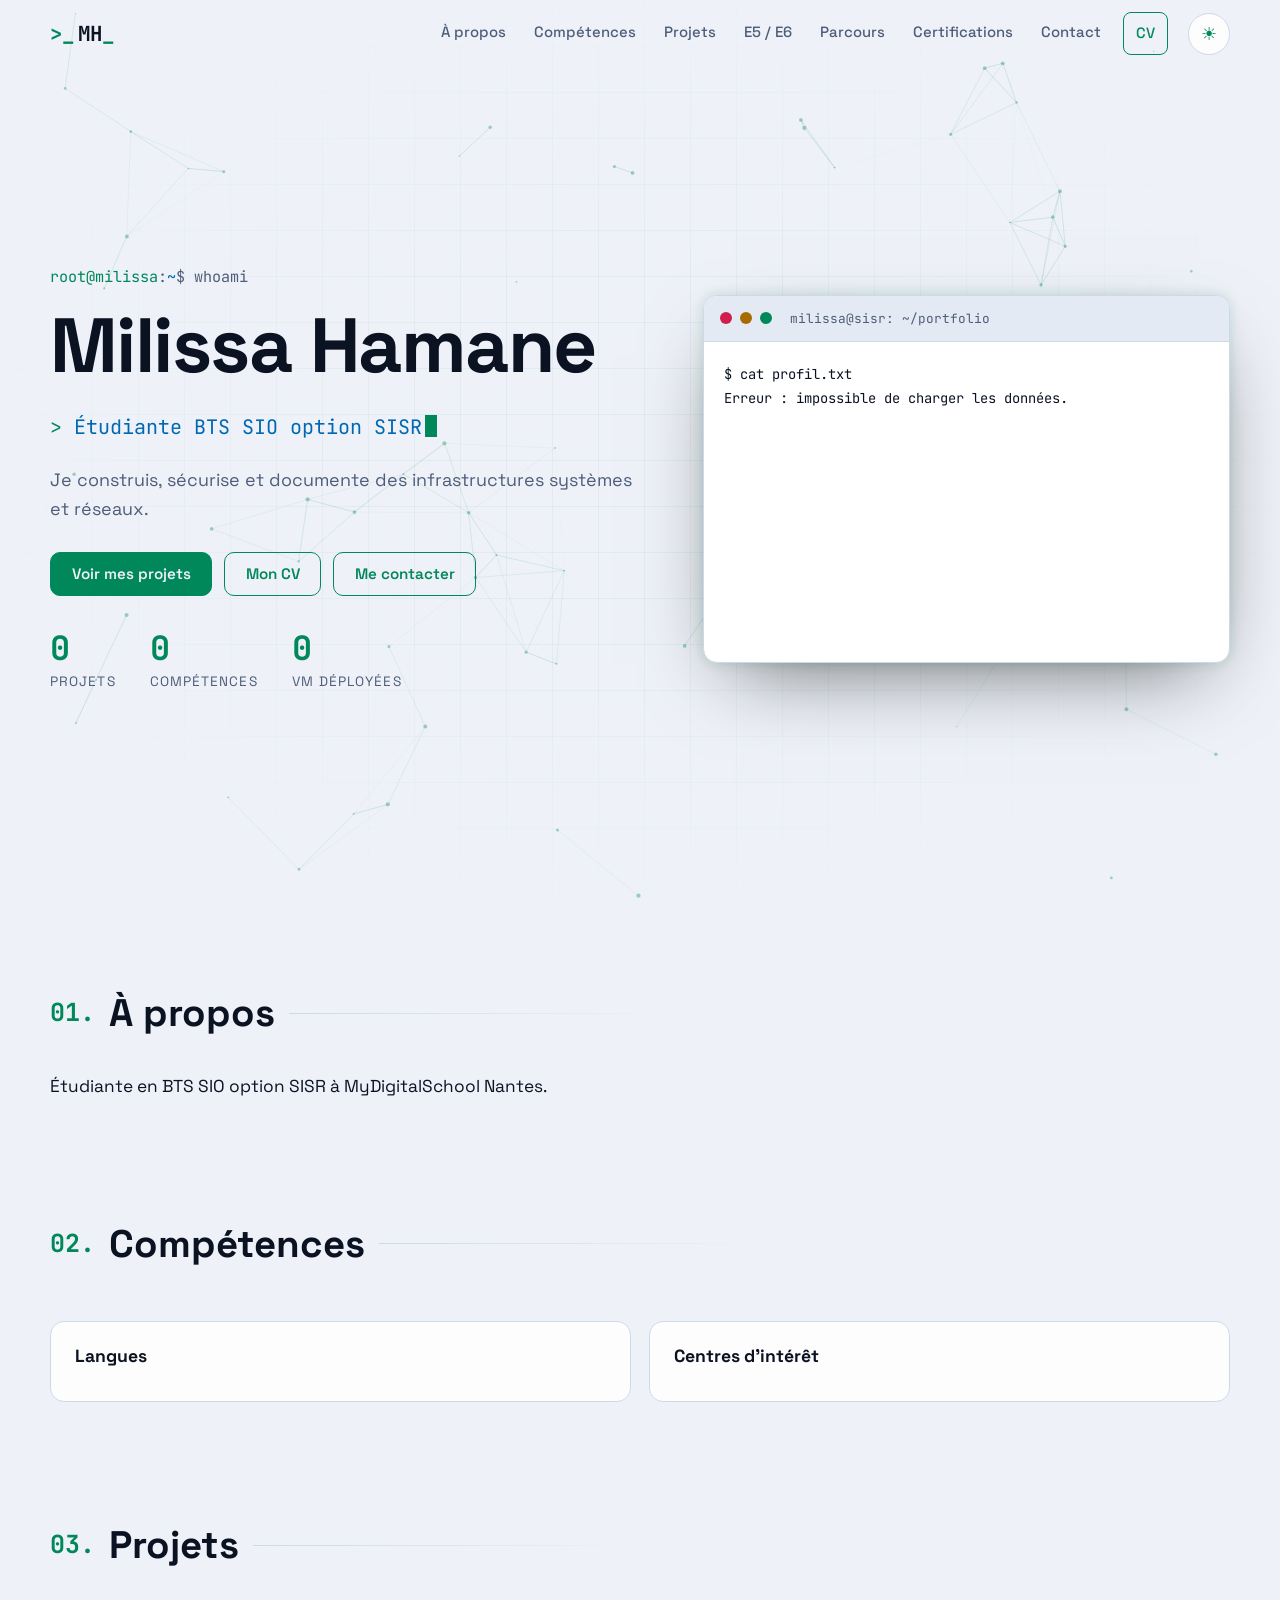
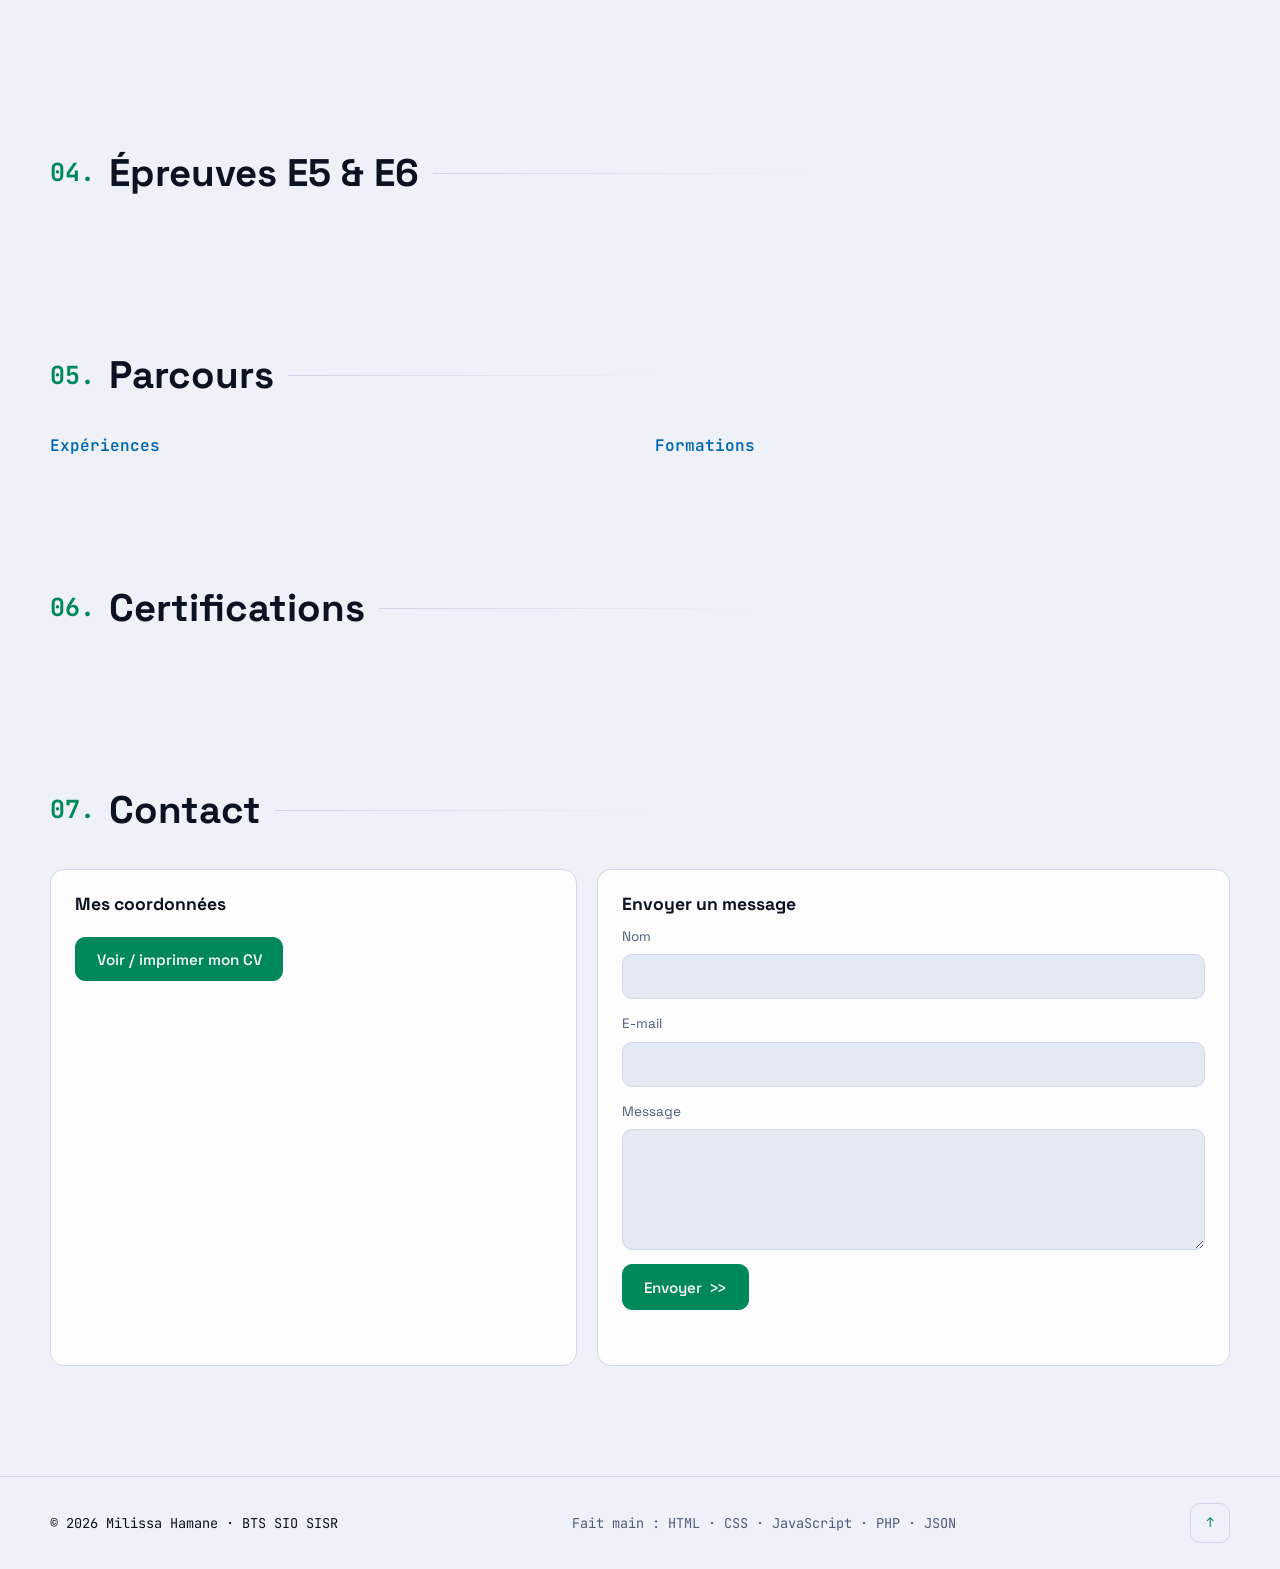
==== index.html @ b2f27719 "Premier commit du portfolio" ====
<!doctype html>
<html lang="fr" data-theme="dark">
<head>
  <meta charset="utf-8">
  <meta name="viewport" content="width=device-width, initial-scale=1">

  <!-- Référencement naturel (SEO) -->
  <title>Milissa Hamane – Portfolio BTS SIO SISR | Systèmes, réseaux & cybersécurité</title>
  <meta name="description" content="Portfolio de Milissa Hamane, étudiante en BTS SIO option SISR à Nantes : projets systèmes et réseaux, GLPI, épreuves E5 et E6, compétences et CV.">
  <meta name="keywords" content="BTS SIO, SISR, portfolio, systèmes et réseaux, cybersécurité, GLPI, Nantes, stage, E5, E6">
  <meta name="author" content="Milissa Hamane">
  <meta name="robots" content="index, follow">
  <link rel="canonical" href="https://www.votre-domaine.fr/">
  <meta name="theme-color" content="#07090f">

  <!-- Partage sur les réseaux sociaux (Open Graph) -->
  <meta property="og:type" content="website">
  <meta property="og:locale" content="fr_FR">
  <meta property="og:title" content="Milissa Hamane – Portfolio BTS SIO SISR">
  <meta property="og:description" content="Projets systèmes, réseaux et cybersécurité. Épreuves E5 et E6 du BTS SIO.">
  <meta property="og:url" content="https://www.votre-domaine.fr/">

  <link rel="icon" href="assets/img/favicon.svg" type="image/svg+xml">
  <link rel="preconnect" href="https://fonts.googleapis.com">
  <link rel="preconnect" href="https://fonts.gstatic.com" crossorigin>
  <link rel="stylesheet" href="https://fonts.googleapis.com/css2?family=JetBrains+Mono:wght@400;600&family=Space+Grotesk:wght@400;500;600;700&display=swap">
  <link rel="stylesheet" href="assets/css/style.css">

  <script src="assets/js/theme.js"></script>
  <script src="assets/js/main.js" defer></script>

  <!-- Données structurées pour Google -->
  <script type="application/ld+json">
  {
    "@context": "https://schema.org",
    "@type": "Person",
    "name": "Milissa Hamane",
    "jobTitle": "Étudiante BTS SIO option SISR",
    "url": "https://www.votre-domaine.fr/",
    "address": { "@type": "PostalAddress", "addressLocality": "Malville", "postalCode": "44260", "addressCountry": "FR" },
    "alumniOf": "MyDigitalSchool Nantes",
    "knowsAbout": ["Administration systèmes", "Réseaux", "Cybersécurité", "GLPI", "Linux", "Windows"]
  }
  </script>
</head>
<body>
  <a class="skip-link" href="#main">Aller au contenu</a>

  <!-- Écran de démarrage façon terminal -->
  <div class="boot" id="boot" aria-hidden="true"><pre id="boot-log"></pre></div>

  <canvas id="bg" aria-hidden="true"></canvas>
  <div class="scroll-progress" id="scroll-progress" aria-hidden="true"></div>

  <header class="site-header" id="header">
    <nav class="nav container" aria-label="Navigation principale">
      <a class="logo" href="#accueil" aria-label="Accueil"><span class="logo-bracket">&gt;_</span>MH<span class="cursor-blink">_</span></a>
      <button class="burger" id="burger" type="button" aria-label="Ouvrir le menu" aria-expanded="false" aria-controls="menu"><span></span><span></span><span></span></button>
      <ul class="menu" id="menu">
        <li><a href="#apropos">À propos</a></li>
        <li><a href="#competences">Compétences</a></li>
        <li><a href="#projets">Projets</a></li>
        <li><a href="#epreuves">E5 / E6</a></li>
        <li><a href="#parcours">Parcours</a></li>
        <li><a href="#certifications">Certifications</a></li>
        <li><a href="#contact">Contact</a></li>
        <li><a class="menu-cv" href="cv.html">CV</a></li>
      </ul>
      <button class="theme-toggle" type="button" data-theme-toggle aria-label="Changer de thème (sombre / clair)">
        <span class="icon-moon" aria-hidden="true">☾</span><span class="icon-sun" aria-hidden="true">☀</span>
      </button>
    </nav>
  </header>

  <main id="main">
    <!-- ===== ACCUEIL / PRÉSENTATION ===== -->
    <section class="hero container" id="accueil">
      <div class="hero-text">
        <p class="hero-prompt mono"><span class="accent">root@milissa</span>:<span class="accent2">~</span>$ whoami</p>
        <h1 class="glitch" data-text="Milissa Hamane" data-bind="profil.nom">Milissa Hamane</h1>
        <p class="hero-role mono"><span class="accent">&gt;</span> <span id="typed">Étudiante BTS SIO option SISR</span><span class="caret" aria-hidden="true"></span></p>
        <p class="hero-pitch" data-bind="profil.accroche">Je construis, sécurise et documente des infrastructures systèmes et réseaux.</p>
        <div class="hero-cta">
          <a class="btn btn-primary" href="#projets">Voir mes projets</a>
          <a class="btn btn-ghost" href="cv.html">Mon CV</a>
          <a class="btn btn-ghost" href="#contact">Me contacter</a>
        </div>
        <ul class="stats" aria-label="Chiffres clés">
          <li><strong class="counter" data-count="projets">0</strong><span>projets</span></li>
          <li><strong class="counter" data-count="competences">0</strong><span>compétences</span></li>
          <li><strong class="counter" data-count="vm" data-value="6">0</strong><span>VM déployées</span></li>
        </ul>
      </div>

      <div class="terminal reveal" aria-label="Terminal de présentation">
        <div class="terminal-bar"><span></span><span></span><span></span><p class="mono">milissa@sisr: ~/portfolio</p></div>
        <pre class="terminal-body mono" id="terminal"></pre>
      </div>
    </section>

    <!-- ===== À PROPOS ===== -->
    <section class="section container" id="apropos">
      <h2 class="section-title reveal"><span class="mono accent">01.</span> À propos</h2>
      <div class="about">
        <p class="about-text reveal" data-bind="profil.presentation">Étudiante en BTS SIO option SISR à MyDigitalSchool Nantes.</p>
        <ul class="about-cards" id="about-cards"></ul>
      </div>
    </section>

    <!-- ===== COMPÉTENCES ===== -->
    <section class="section container" id="competences">
      <h2 class="section-title reveal"><span class="mono accent">02.</span> Compétences</h2>
      <div class="skills-grid" id="skills"></div>
      <div class="lang-interests">
        <div class="panel reveal"><h3>Langues</h3><ul class="chips" id="langues"></ul></div>
        <div class="panel reveal"><h3>Centres d'intérêt</h3><ul class="interests" id="interets"></ul></div>
      </div>
    </section>

    <!-- ===== PROJETS ===== -->
    <section class="section container" id="projets">
      <h2 class="section-title reveal"><span class="mono accent">03.</span> Projets</h2>
      <div class="filters reveal" id="filters" role="group" aria-label="Filtrer les projets"></div>
      <div class="projects-grid" id="projects"></div>
    </section>

    <!-- ===== ÉPREUVES E5 / E6 ===== -->
    <section class="section container" id="epreuves">
      <h2 class="section-title reveal"><span class="mono accent">04.</span> Épreuves E5 &amp; E6</h2>
      <div class="exams" id="exams"></div>
    </section>

    <!-- ===== PARCOURS : FORMATIONS & EXPÉRIENCES ===== -->
    <section class="section container" id="parcours">
      <h2 class="section-title reveal"><span class="mono accent">05.</span> Parcours</h2>
      <div class="timeline-cols">
        <div><h3 class="col-title reveal">Expériences</h3><ol class="timeline" id="experiences"></ol></div>
        <div><h3 class="col-title reveal">Formations</h3><ol class="timeline" id="formations"></ol></div>
      </div>
    </section>

    <!-- ===== CERTIFICATIONS ===== -->
    <section class="section container" id="certifications">
      <h2 class="section-title reveal"><span class="mono accent">06.</span> Certifications</h2>
      <div class="certs" id="certs"></div>
    </section>

    <!-- ===== CONTACT / COORDONNÉES ===== -->
    <section class="section container" id="contact">
      <h2 class="section-title reveal"><span class="mono accent">07.</span> Contact</h2>
      <div class="contact">
        <div class="panel reveal">
          <h3>Mes coordonnées</h3>
          <ul class="coords" id="coords"></ul>
          <a class="btn btn-primary" href="cv.html">Voir / imprimer mon CV</a>
        </div>
        <form class="panel contact-form reveal" id="contact-form" novalidate>
          <h3>Envoyer un message</h3>
          <label>Nom<input type="text" name="nom" required minlength="2" maxlength="80" autocomplete="name"></label>
          <label>E-mail<input type="email" name="email" required maxlength="120" autocomplete="email"></label>
          <label>Message<textarea name="message" rows="5" required minlength="10" maxlength="3000"></textarea></label>
          <champ piège anti-robots, invisible pour les humains>
          <label class="hp" aria-hidden="true">Site web<input type="text" name="website" tabindex="-1" autocomplete="off"></label>
          <button class="btn btn-primary" type="submit">Envoyer <span class="mono">&gt;&gt;</span></button>
          <p class="form-status" id="form-status" role="status"></p>
        </form>
      </div>
    </section>
  </main>

  <footer class="footer">
    <div class="container footer-inner">
      <p class="mono">© <span id="year">2026</span> <span data-bind="profil.nom">Milissa Hamane</span> · BTS SIO SISR</p>
      <p class="mono muted">Fait main : HTML · CSS · JavaScript · PHP · JSON</p>
      <a class="to-top" href="#accueil" aria-label="Revenir en haut">↑</a>
    </div>
  </footer>

  <!-- Fenêtre de détail d'un projet -->
  <dialog class="modal" id="modal" aria-labelledby="modal-title">
    <button class="modal-close" type="button" id="modal-close" aria-label="Fermer">✕</button>
    <div id="modal-content"></div>
  </dialog>

  <noscript><p class="noscript">Active JavaScript pour afficher tout le contenu du portfolio.</p></noscript>
</body>
</html>
---- assets/css/style.css ----
/* =========================================================
   Portfolio Milissa Hamane – thème « Cyber / DarkOps »
   Sommaire : 1. Variables  2. Base  3. Boot & fond  4. En-tête
   5. Accueil  6. Sections  7. Projets  8. Épreuves  9. Parcours
   10. Certifications  11. Contact  12. Modale  13. Pied de page
   14. Animations  15. Responsive
   ========================================================= */

/* ---------- 1. Variables (mode sombre par défaut) ---------- */
:root {
  --bg: #07090f;
  --bg-soft: #0b0f19;
  --surface: rgba(13, 19, 33, 0.82);
  --surface-solid: #0d1321;
  --border: #1b2540;
  --text: #d9e2f2;
  --muted: #7f8db0;
  --accent: #00ff9c;      /* vert néon */
  --accent2: #00d4ff;     /* cyan */
  --danger: #ff3d71;
  --warn: #ffc857;
  --glow: 0 0 18px rgba(0, 255, 156, 0.35);
  --radius: 14px;
  --font: "Space Grotesk", system-ui, -apple-system, "Segoe UI", sans-serif;
  --mono: "JetBrains Mono", ui-monospace, Consolas, monospace;
  --header-h: 68px;
  color-scheme: dark;
}

:root[data-theme="light"] {
  --bg: #eef2f8;
  --bg-soft: #e4eaf4;
  --surface: rgba(255, 255, 255, 0.86);
  --surface-solid: #ffffff;
  --border: #cfd8e8;
  --text: #0b1222;
  --muted: #4f5d7a;
  --accent: #00875a;
  --accent2: #0067b3;
  --danger: #d01f4f;
  --warn: #a86b00;
  --glow: 0 0 14px rgba(0, 135, 90, 0.18);
  color-scheme: light;
}

/* ---------- 2. Base ---------- */
*, *::before, *::after { box-sizing: border-box; }
html { scroll-behavior: smooth; scroll-padding-top: calc(var(--header-h) + 12px); }
body {
  margin: 0;
  font-family: var(--font);
  font-size: 1rem;
  line-height: 1.65;
  color: var(--text);
  background: var(--bg);
  overflow-x: hidden;
  -webkit-font-smoothing: antialiased;
}
.theme-anim, .theme-anim * { transition: background-color .45s, color .45s, border-color .45s !important; }
img { max-width: 100%; display: block; }
a { color: var(--accent2); text-decoration: none; }
a:hover { color: var(--accent); }
h1, h2, h3 { line-height: 1.2; margin: 0 0 .6em; }
ul, ol { margin: 0; padding: 0; list-style: none; }
.container { width: min(1180px, 100% - 32px); margin-inline: auto; }
.mono { font-family: var(--mono); }
.accent { color: var(--accent); }
.accent2 { color: var(--accent2); }
.muted { color: var(--muted); }
::selection { background: var(--accent); color: var(--bg); }
:focus-visible { outline: 2px solid var(--accent); outline-offset: 3px; border-radius: 4px; }

.skip-link { position: absolute; left: -999px; top: 8px; z-index: 100; background: var(--accent); color: var(--bg); padding: 8px 14px; border-radius: 6px; }
.skip-link:focus { left: 8px; }
.noscript { text-align: center; padding: 20px; color: var(--warn); }

.btn {
  display: inline-flex; align-items: center; gap: .5em;
  padding: .75em 1.35em; border-radius: 10px;
  font: 600 .95rem var(--font); cursor: pointer;
  border: 1px solid var(--accent); transition: transform .2s, box-shadow .2s, background .2s, color .2s;
}
.btn:hover { transform: translateY(-2px); }
.btn-primary { background: var(--accent); color: var(--bg); }
.btn-primary:hover { color: var(--bg); box-shadow: var(--glow); }
.btn-ghost { background: transparent; color: var(--accent); }
.btn-ghost:hover { background: color-mix(in srgb, var(--accent) 12%, transparent); }

.panel {
  background: var(--surface);
  border: 1px solid var(--border);
  border-radius: var(--radius);
  padding: 24px;
  backdrop-filter: blur(8px);
}
.panel h3 { font-size: 1.1rem; }

/* ---------- 3. Écran de démarrage & fond animé ---------- */
.boot {
  position: fixed; inset: 0; z-index: 200;
  background: #05070c; color: #00ff9c;
  display: flex; align-items: center; justify-content: center;
  transition: opacity .5s, visibility .5s;
}
.boot pre { font: .9rem/1.7 var(--mono); width: min(560px, 90vw); white-space: pre-wrap; }
.boot.hidden { opacity: 0; visibility: hidden; }

#bg { position: fixed; inset: 0; z-index: -1; width: 100%; height: 100%; }
body::before { /* grille cyber discrète */
  content: ""; position: fixed; inset: 0; z-index: -2; pointer-events: none;
  background-image:
    linear-gradient(color-mix(in srgb, var(--accent) 5%, transparent) 1px, transparent 1px),
    linear-gradient(90deg, color-mix(in srgb, var(--accent) 5%, transparent) 1px, transparent 1px);
  background-size: 46px 46px;
  mask-image: radial-gradient(ellipse at center, #000 30%, transparent 80%);
}
.scroll-progress {
  position: fixed; top: 0; left: 0; z-index: 60; height: 3px; width: 100%;
  background: linear-gradient(90deg, var(--accent), var(--accent2));
  transform-origin: left; transform: scaleX(0);
}

/* ---------- 4. En-tête ---------- */
.site-header {
  position: fixed; top: 0; left: 0; right: 0; z-index: 50; height: var(--header-h);
  transition: background .3s, border-color .3s, height .3s;
  border-bottom: 1px solid transparent;
}
.site-header.scrolled {
  background: color-mix(in srgb, var(--bg) 82%, transparent);
  backdrop-filter: blur(12px);
  border-bottom-color: var(--border);
}
.nav { height: 100%; display: flex; align-items: center; gap: 20px; }
.logo { font: 700 1.3rem var(--mono); color: var(--text); margin-right: auto; }
.logo-bracket { color: var(--accent); margin-right: 4px; }
.cursor-blink { color: var(--accent); animation: blink 1s steps(1) infinite; }
.menu { display: flex; gap: 4px; }
.menu a {
  display: block; padding: 8px 12px; border-radius: 8px;
  color: var(--muted); font-size: .93rem; font-weight: 500; position: relative;
}
.menu a:hover, .menu a.active { color: var(--accent); }
.menu a.active::after {
  content: ""; position: absolute; left: 12px; right: 12px; bottom: 2px; height: 2px;
  background: var(--accent); box-shadow: var(--glow);
}
.menu .menu-cv { border: 1px solid var(--accent); color: var(--accent); margin-left: 6px; }
.theme-toggle {
  width: 42px; height: 42px; border-radius: 50%; cursor: pointer;
  border: 1px solid var(--border); background: var(--surface); color: var(--accent);
  font-size: 1.15rem; display: grid; place-items: center; transition: transform .4s, border-color .2s;
}
.theme-toggle:hover { transform: rotate(180deg); border-color: var(--accent); }
.icon-sun { display: none; }
[data-theme="light"] .icon-sun { display: inline; }
[data-theme="light"] .icon-moon { display: none; }
.burger { display: none; }

/* ---------- 5. Accueil ---------- */
.hero {
  min-height: 100vh; padding-top: calc(var(--header-h) + 30px); padding-bottom: 40px;
  display: grid; grid-template-columns: 1.15fr 1fr; gap: 48px; align-items: center;
}
.hero-prompt { color: var(--muted); margin: 0 0 10px; font-size: .95rem; }
.hero h1 { font-size: clamp(2.6rem, 6.5vw, 4.8rem); font-weight: 700; letter-spacing: -0.02em; margin-bottom: .25em; }
.hero-role { font-size: clamp(1rem, 2.2vw, 1.25rem); color: var(--accent2); min-height: 1.8em; margin: 0 0 18px; }
.caret { display: inline-block; width: .6em; height: 1.1em; background: var(--accent); vertical-align: -0.18em; margin-left: 3px; animation: blink 1s steps(1) infinite; }
.hero-pitch { font-size: 1.12rem; color: var(--muted); max-width: 34em; }
.hero-cta { display: flex; flex-wrap: wrap; gap: 12px; margin: 28px 0 36px; }
.stats { display: flex; gap: 34px; flex-wrap: wrap; }
.stats li { display: flex; flex-direction: column; }
.stats strong { font: 700 2.1rem var(--mono); color: var(--accent); line-height: 1; }
.stats span { color: var(--muted); font-size: .85rem; text-transform: uppercase; letter-spacing: .08em; margin-top: 6px; }

/* Effet glitch sur le nom */
.glitch { position: relative; display: inline-block; }
.glitch::before, .glitch::after {
  content: attr(data-text); position: absolute; inset: 0; pointer-events: none; opacity: 0;
}
.glitch::before { color: var(--accent2); }
.glitch::after { color: var(--danger); }
.glitch.glitching::before { opacity: .8; animation: glitch-1 .35s steps(2) both; }
.glitch.glitching::after { opacity: .8; animation: glitch-2 .35s steps(2) both; }

.terminal {
  background: var(--surface-solid); border: 1px solid var(--border); border-radius: var(--radius);
  box-shadow: 0 30px 80px -30px rgba(0, 0, 0, .6), var(--glow); overflow: hidden;
}
.terminal-bar { display: flex; align-items: center; gap: 8px; padding: 12px 16px; border-bottom: 1px solid var(--border); background: var(--bg-soft); }
.terminal-bar span { width: 12px; height: 12px; border-radius: 50%; background: var(--danger); }
.terminal-bar span:nth-child(2) { background: var(--warn); }
.terminal-bar span:nth-child(3) { background: var(--accent); }
.terminal-bar p { margin: 0 0 0 10px; font-size: .8rem; color: var(--muted); }
.terminal-body { margin: 0; padding: 20px; min-height: 320px; font-size: .86rem; line-height: 1.75; white-space: pre-wrap; color: var(--text); }
.terminal-body .t-cmd { color: var(--accent); }
.terminal-body .t-key { color: var(--accent2); }
.terminal-body .t-ok { color: var(--accent); }

/* ---------- 6. Sections communes ---------- */
.section { padding: 90px 0 30px; }
.section-title { font-size: clamp(1.7rem, 3.5vw, 2.4rem); display: flex; align-items: center; gap: 14px; margin-bottom: 36px; }
.section-title::after { content: ""; flex: 1; height: 1px; background: linear-gradient(90deg, var(--border), transparent); max-width: 380px; }
.section-title .mono { font-size: .65em; }

.about { display: grid; grid-template-columns: 1.3fr 1fr; gap: 32px; align-items: start; }
.about-text { font-size: 1.08rem; margin: 0; }
.about-cards { display: grid; gap: 12px; }
.about-cards li {
  display: flex; gap: 14px; align-items: center;
  background: var(--surface); border: 1px solid var(--border); border-radius: 12px; padding: 14px 16px;
}
.about-cards .ic { font: 600 .8rem var(--mono); color: var(--accent); border: 1px solid var(--accent); border-radius: 8px; padding: 4px 8px; flex-shrink: 0; }
.about-cards small { display: block; color: var(--muted); font-size: .78rem; text-transform: uppercase; letter-spacing: .06em; }

.skills-grid { display: grid; grid-template-columns: repeat(auto-fit, minmax(260px, 1fr)); gap: 18px; }
.skill-cat h3 { font-family: var(--mono); font-size: .95rem; color: var(--accent2); margin-bottom: 16px; }
.skill { margin-bottom: 14px; }
.skill-head { display: flex; justify-content: space-between; font-size: .92rem; margin-bottom: 6px; }
.skill-head span:last-child { font-family: var(--mono); color: var(--muted); font-size: .8rem; }
.bar { height: 6px; background: var(--bg-soft); border-radius: 6px; overflow: hidden; border: 1px solid var(--border); }
.bar i { display: block; height: 100%; width: 0; border-radius: inherit; background: linear-gradient(90deg, var(--accent), var(--accent2)); box-shadow: var(--glow); transition: width 1.3s cubic-bezier(.2, .8, .2, 1); }
.visible .bar i { width: var(--lvl); }

.lang-interests { display: grid; grid-template-columns: 1fr 1fr; gap: 18px; margin-top: 18px; }
.chips { display: flex; flex-wrap: wrap; gap: 10px; }
.chips li { border: 1px solid var(--border); border-radius: 999px; padding: 6px 14px; font-size: .9rem; }
.chips b { color: var(--accent); font-weight: 600; }
.interests li { padding: 6px 0; border-bottom: 1px dashed var(--border); }
.interests li:last-child { border-bottom: 0; }
.interests b { color: var(--accent); }

/* ---------- 7. Projets ---------- */
.filters { display: flex; gap: 10px; flex-wrap: wrap; margin-bottom: 26px; }
.filter {
  font: 600 .85rem var(--mono); padding: 8px 16px; border-radius: 8px; cursor: pointer;
  background: transparent; color: var(--muted); border: 1px solid var(--border); transition: .2s;
}
.filter:hover { color: var(--accent); border-color: var(--accent); }
.filter.active { background: var(--accent); color: var(--bg); border-color: var(--accent); }
.projects-grid { display: grid; grid-template-columns: repeat(auto-fill, minmax(320px, 1fr)); gap: 20px; }
.project {
  position: relative; display: flex; flex-direction: column;
  background: var(--surface); border: 1px solid var(--border); border-radius: var(--radius);
  padding: 24px; transition: border-color .25s, box-shadow .25s, transform .15s ease-out, opacity .3s;
  transform-style: preserve-3d; will-change: transform;
}
.project:hover { border-color: var(--accent); box-shadow: var(--glow); }
.project.hide { display: none; }
.project-top { display: flex; justify-content: space-between; align-items: center; margin-bottom: 14px; }
.project-id { font: 600 .8rem var(--mono); color: var(--muted); }
.badges { display: flex; gap: 6px; }
.badge { font: 600 .72rem var(--mono); padding: 3px 9px; border-radius: 6px; border: 1px solid currentColor; }
.badge-E5 { color: var(--accent2); }
.badge-E6 { color: var(--accent); }
.badge-status { color: var(--muted); }
.badge-status.todo { color: var(--warn); }
.project h3 { font-size: 1.18rem; }
.project p { color: var(--muted); font-size: .95rem; margin: 0 0 16px; flex: 1; }
.tags { display: flex; flex-wrap: wrap; gap: 6px; margin-bottom: 18px; }
.tags li { font: .75rem var(--mono); padding: 3px 8px; border-radius: 6px; background: var(--bg-soft); color: var(--accent2); border: 1px solid var(--border); }
.project .btn { align-self: flex-start; padding: .55em 1em; font-size: .85rem; }

/* ---------- 8. Épreuves ---------- */
.exams { display: grid; grid-template-columns: 1fr 1fr; gap: 20px; }
.exam { position: relative; overflow: hidden; }
.exam-code {
  position: absolute; right: -10px; top: -30px; font: 700 8rem var(--mono);
  color: var(--accent); opacity: .07; pointer-events: none;
}
.exam h3 { font-size: 1.25rem; padding-right: 60px; }
.exam .label { font: 600 .8rem var(--mono); color: var(--accent); }
.exam p { color: var(--muted); }
.exam h4 { font: 600 .85rem var(--mono); color: var(--accent2); margin: 18px 0 8px; text-transform: uppercase; letter-spacing: .05em; }
.exam ul li { padding: 6px 0 6px 18px; position: relative; font-size: .95rem; }
.exam ul li::before { content: "›"; position: absolute; left: 0; color: var(--accent); font-weight: 700; }

/* ---------- 9. Parcours ---------- */
.timeline-cols { display: grid; grid-template-columns: 1fr 1fr; gap: 30px; }
.col-title { font: 600 1rem var(--mono); color: var(--accent2); }
.timeline { position: relative; padding-left: 26px; }
.timeline::before { content: ""; position: absolute; left: 6px; top: 6px; bottom: 6px; width: 2px; background: linear-gradient(var(--accent), var(--accent2), transparent); }
.timeline li { position: relative; margin-bottom: 18px; }
.timeline li::before {
  content: ""; position: absolute; left: -26px; top: 22px; width: 14px; height: 14px; border-radius: 50%;
  background: var(--bg); border: 2px solid var(--accent); box-shadow: var(--glow);
}
.timeline .panel { padding: 18px 20px; }
.timeline .when { font: 600 .8rem var(--mono); color: var(--accent); }
.timeline h4 { margin: 4px 0 2px; font-size: 1.05rem; }
.timeline .where { color: var(--muted); font-size: .9rem; margin: 0; }
.timeline ul { margin-top: 8px; }
.timeline ul li { margin: 0; padding-left: 16px; font-size: .92rem; color: var(--muted); }
.timeline ul li::before { content: "–"; left: 0; top: 0; width: auto; height: auto; border: 0; background: none; box-shadow: none; color: var(--accent); }

/* ---------- 10. Certifications ---------- */
.certs { display: grid; grid-template-columns: repeat(auto-fill, minmax(250px, 1fr)); gap: 18px; }
.cert { display: flex; flex-direction: column; gap: 6px; }
.cert .badge { align-self: flex-start; }
.cert .ok { color: var(--accent); }
.cert .wip { color: var(--accent2); }
.cert .plan { color: var(--warn); }
.cert h3 { margin: 6px 0 0; }
.cert p { margin: 0; color: var(--muted); font-size: .9rem; }

/* ---------- 11. Contact ---------- */
.contact { display: grid; grid-template-columns: 1fr 1.2fr; gap: 20px; }
.coords { margin-bottom: 22px; }
.coords li { display: flex; gap: 12px; align-items: center; padding: 10px 0; border-bottom: 1px dashed var(--border); word-break: break-word; }
.coords .ic { font: 600 .75rem var(--mono); color: var(--accent); width: 46px; flex-shrink: 0; }
.contact-form label { display: block; font-size: .85rem; color: var(--muted); margin-bottom: 14px; }
.contact-form input, .contact-form textarea {
  display: block; width: 100%; margin-top: 6px; padding: 12px 14px;
  font: .95rem var(--font); color: var(--text);
  background: var(--bg-soft); border: 1px solid var(--border); border-radius: 10px; transition: border-color .2s, box-shadow .2s;
}
.contact-form input:focus, .contact-form textarea:focus { outline: none; border-color: var(--accent); box-shadow: var(--glow); }
.contact-form .hp { position: absolute; left: -9999px; }
.form-status { margin: 12px 0 0; font: .85rem var(--mono); min-height: 1.4em; }
.form-status.ok { color: var(--accent); }
.form-status.err { color: var(--danger); }

/* ---------- 12. Modale projet ---------- */
.modal {
  width: min(720px, 100% - 32px); max-height: 85vh; padding: 32px;
  background: var(--surface-solid); color: var(--text);
  border: 1px solid var(--accent); border-radius: var(--radius); box-shadow: var(--glow);
}
.modal::backdrop { background: rgba(3, 6, 12, .7); backdrop-filter: blur(4px); }
.modal[open] { animation: pop .3s ease-out; }
.modal-close { position: absolute; right: 14px; top: 14px; background: none; border: 1px solid var(--border); color: var(--muted); border-radius: 8px; width: 34px; height: 34px; cursor: pointer; }
.modal-close:hover { color: var(--danger); border-color: var(--danger); }
.modal h2 { padding-right: 40px; }
.modal p { color: var(--muted); }
.modal h4 { font: 600 .85rem var(--mono); color: var(--accent2); text-transform: uppercase; margin: 20px 0 8px; }
.modal ul.list li { padding: 4px 0 4px 18px; position: relative; }
.modal ul.list li::before { content: "✓"; position: absolute; left: 0; color: var(--accent); }
.modal .links { display: flex; gap: 10px; flex-wrap: wrap; margin-top: 22px; }

/* ---------- 13. Pied de page ---------- */
.footer { margin-top: 80px; border-top: 1px solid var(--border); padding: 26px 0; font-size: .85rem; }
.footer-inner { display: flex; justify-content: space-between; align-items: center; gap: 16px; flex-wrap: wrap; }
.footer p { margin: 0; }
.to-top { width: 40px; height: 40px; border-radius: 10px; display: grid; place-items: center; border: 1px solid var(--border); color: var(--accent); }
.to-top:hover { border-color: var(--accent); box-shadow: var(--glow); }

/* ---------- 14. Animations ---------- */
.reveal { opacity: 0; transform: translateY(28px); transition: opacity .7s ease, transform .7s ease; }
.reveal.visible { opacity: 1; transform: none; }
@keyframes blink { 50% { opacity: 0; } }
@keyframes pop { from { opacity: 0; transform: scale(.94); } to { opacity: 1; transform: none; } }
@keyframes glitch-1 {
  0% { clip-path: inset(10% 0 60% 0); transform: translate(-4px, -2px); }
  50% { clip-path: inset(55% 0 15% 0); transform: translate(4px, 1px); }
  100% { clip-path: inset(30% 0 40% 0); transform: translate(-2px, 2px); }
}
@keyframes glitch-2 {
  0% { clip-path: inset(65% 0 5% 0); transform: translate(4px, 2px); }
  50% { clip-path: inset(5% 0 70% 0); transform: translate(-4px, -1px); }
  100% { clip-path: inset(40% 0 35% 0); transform: translate(2px, -2px); }
}
@media (prefers-reduced-motion: reduce) {
  *, *::before, *::after { animation-duration: .01ms !important; transition-duration: .01ms !important; scroll-behavior: auto !important; }
  .reveal { opacity: 1; transform: none; }
}

/* ---------- 15. Responsive ---------- */
@media (max-width: 1020px) {
  .menu a { padding: 8px 8px; font-size: .88rem; }
}
@media (max-width: 900px) {
  .burger {
    display: flex; flex-direction: column; justify-content: center; gap: 5px;
    width: 42px; height: 42px; border-radius: 10px; cursor: pointer;
    background: var(--surface); border: 1px solid var(--border); padding: 0 10px; order: 3;
  }
  .burger span { height: 2px; background: var(--accent); border-radius: 2px; transition: .3s; }
  .burger[aria-expanded="true"] span:nth-child(1) { transform: translateY(7px) rotate(45deg); }
  .burger[aria-expanded="true"] span:nth-child(2) { opacity: 0; }
  .burger[aria-expanded="true"] span:nth-child(3) { transform: translateY(-7px) rotate(-45deg); }
  .menu {
    position: fixed; top: var(--header-h); left: 0; right: 0; flex-direction: column; gap: 0;
    background: var(--surface-solid); border-bottom: 1px solid var(--border); padding: 10px 16px 20px;
    transform: translateY(-120%); transition: transform .35s ease; z-index: -1;
  }
  .menu.open { transform: none; }
  .menu a { padding: 12px 8px; font-size: 1rem; }
  .menu .menu-cv { margin: 8px 0 0; text-align: center; }
  .site-header { background: color-mix(in srgb, var(--bg) 88%, transparent); backdrop-filter: blur(12px); }
  .hero { grid-template-columns: 1fr; min-height: auto; padding-top: calc(var(--header-h) + 40px); }
  .about, .exams, .timeline-cols, .contact, .lang-interests { grid-template-columns: 1fr; }
}
@media (max-width: 480px) {
  .projects-grid { grid-template-columns: 1fr; }
  .stats { gap: 22px; }
  .panel, .project { padding: 18px; }
  .terminal-body { min-height: 260px; font-size: .78rem; }
  .section { padding-top: 70px; }
}
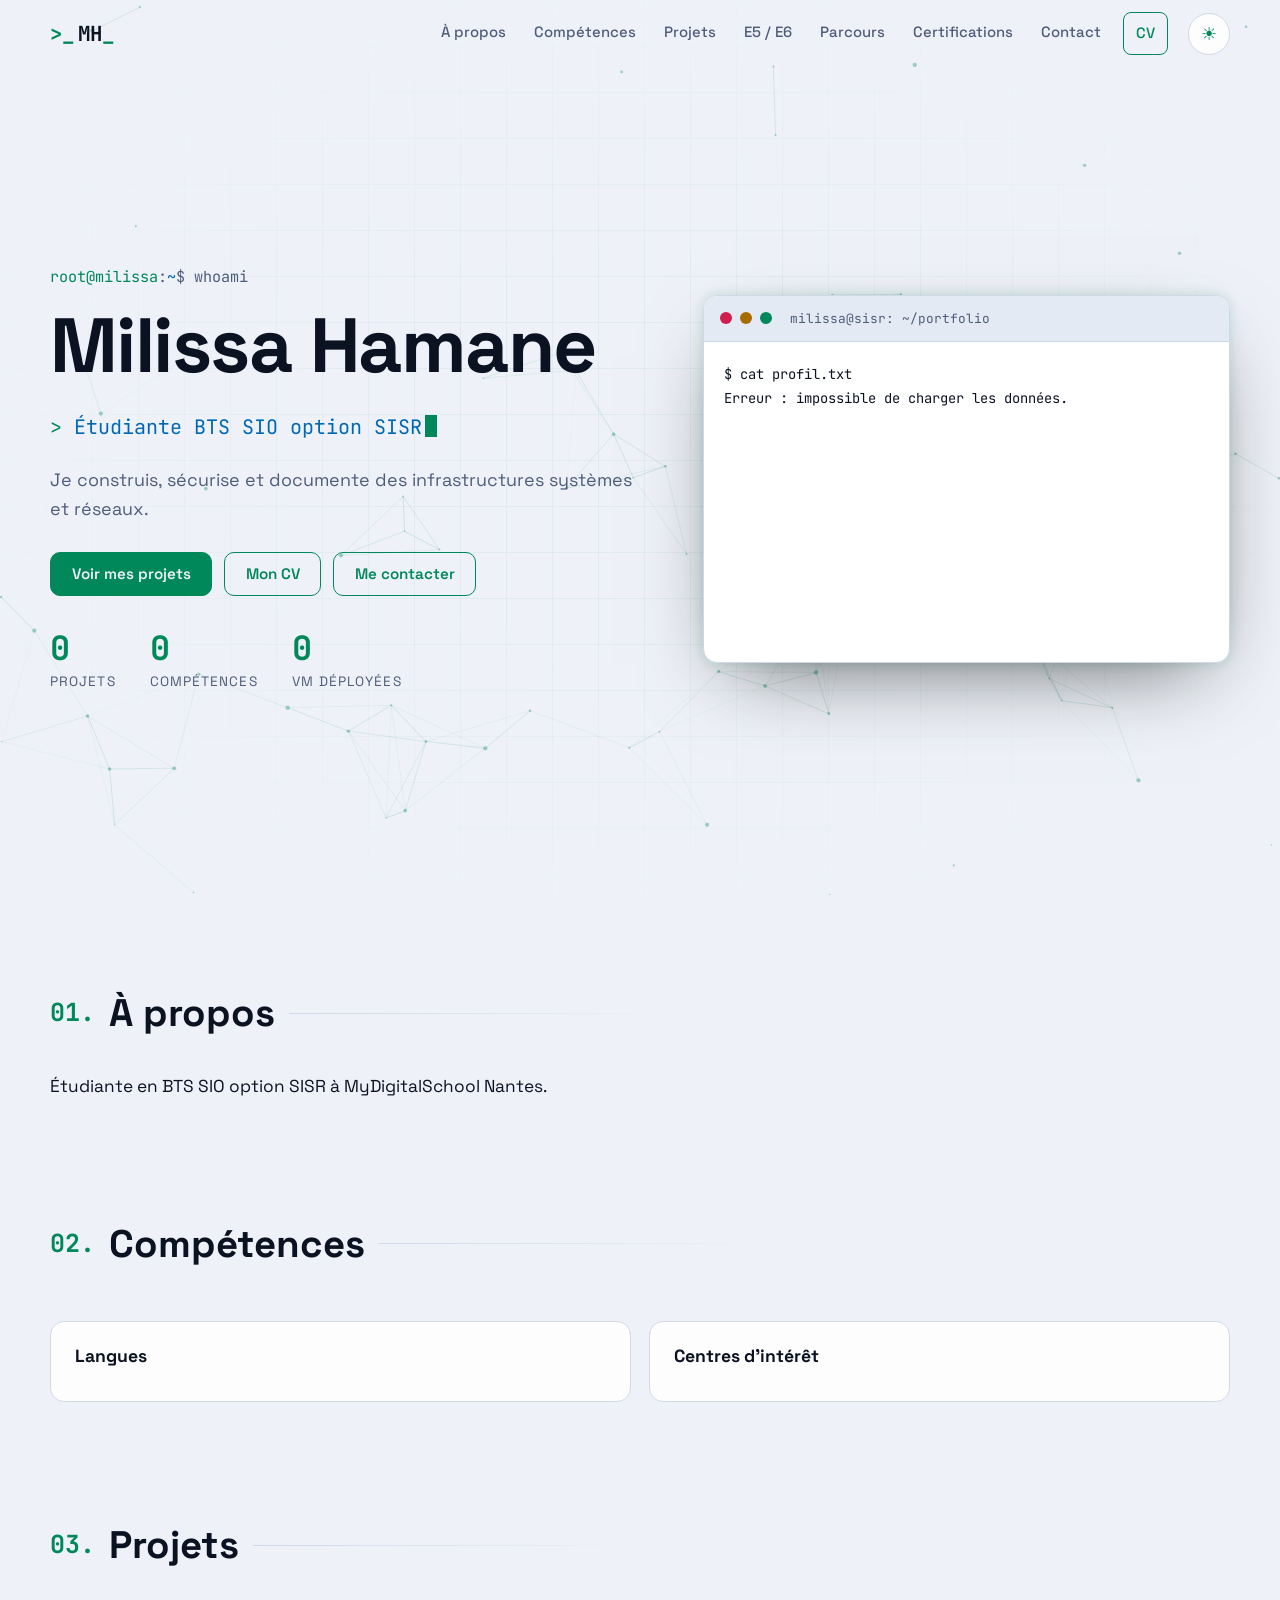
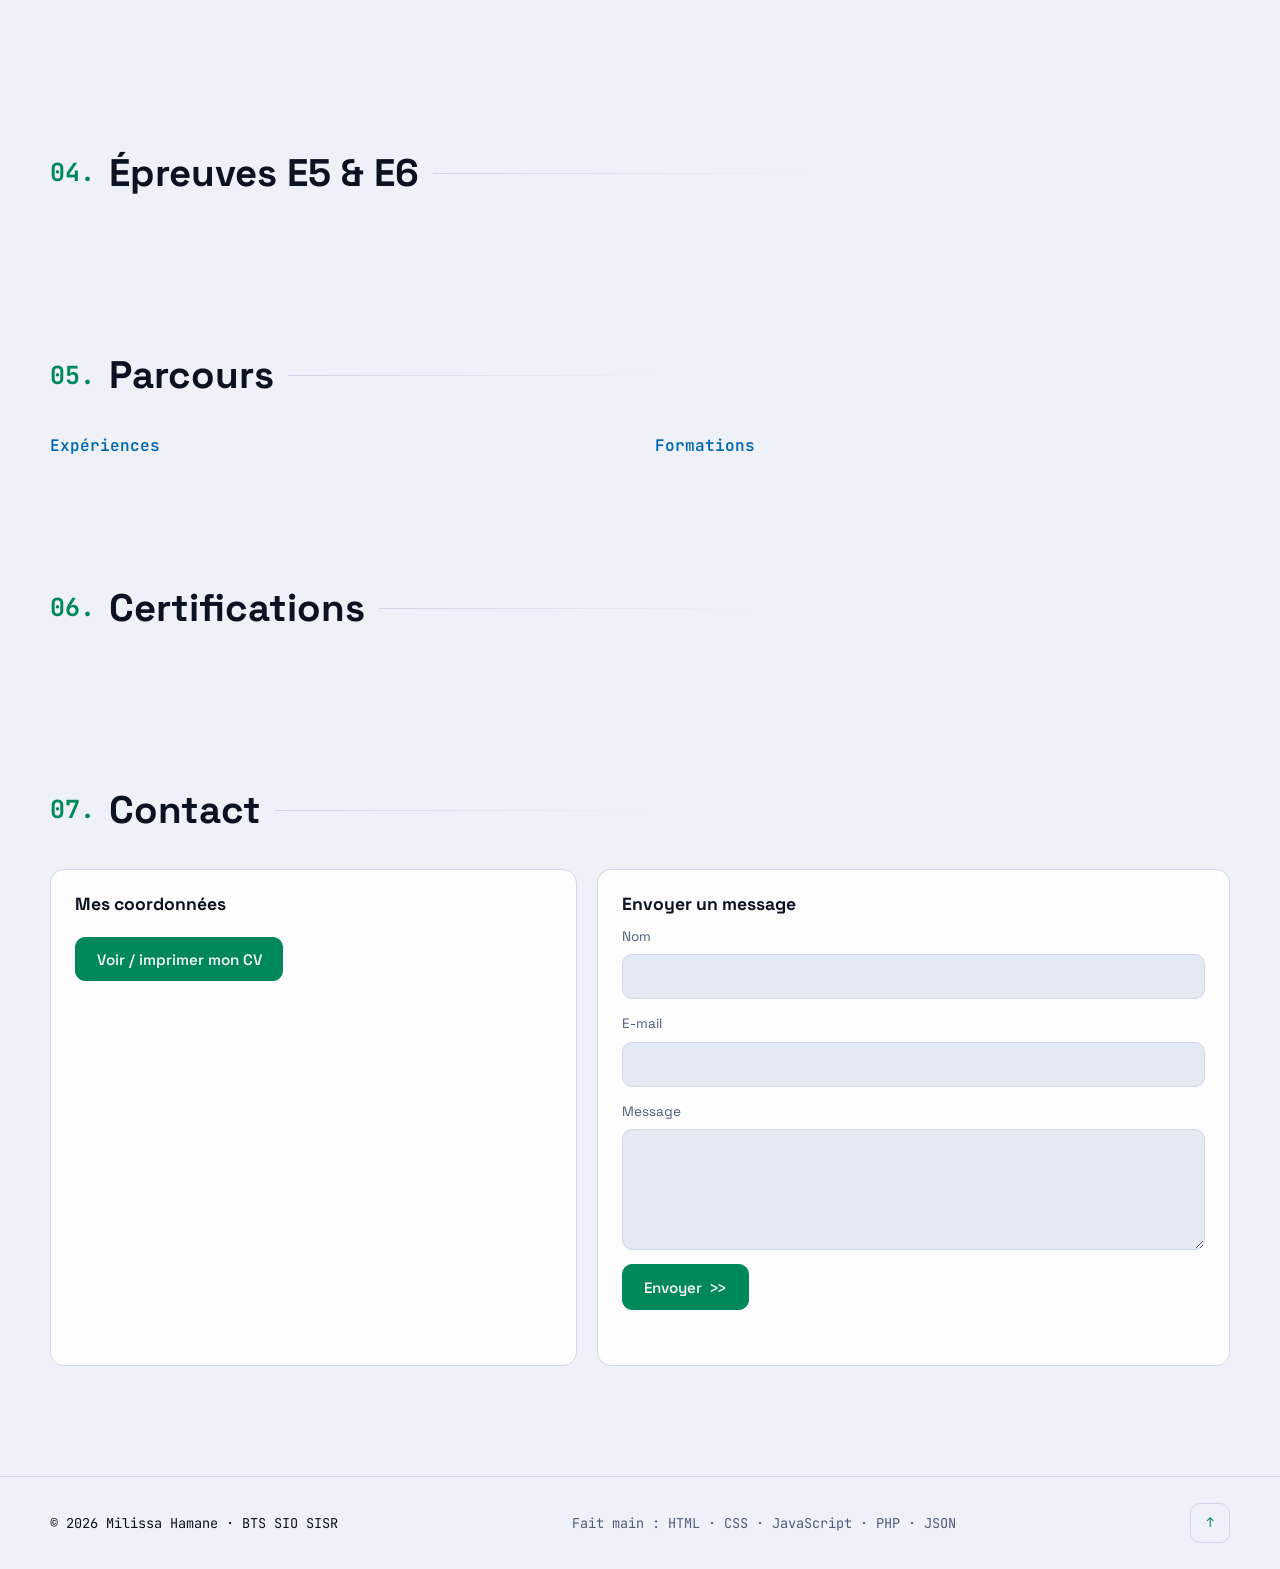
==== commit 7dd65267: "Correction page 404, adresse du site et commentaire HTML" ====
--- a/index.html
+++ b/index.html
@@ -10,7 +10,7 @@
   <meta name="keywords" content="BTS SIO, SISR, portfolio, systèmes et réseaux, cybersécurité, GLPI, Nantes, stage, E5, E6">
   <meta name="author" content="Milissa Hamane">
   <meta name="robots" content="index, follow">
-  <link rel="canonical" href="https://www.votre-domaine.fr/">
+  <link rel="canonical" href="https://milissa.hamane.mds-nantes.fr/">
   <meta name="theme-color" content="#07090f">
 
   <!-- Partage sur les réseaux sociaux (Open Graph) -->
@@ -18,7 +18,7 @@
   <meta property="og:locale" content="fr_FR">
   <meta property="og:title" content="Milissa Hamane – Portfolio BTS SIO SISR">
   <meta property="og:description" content="Projets systèmes, réseaux et cybersécurité. Épreuves E5 et E6 du BTS SIO.">
-  <meta property="og:url" content="https://www.votre-domaine.fr/">
+  <meta property="og:url" content="https://milissa.hamane.mds-nantes.fr/">
 
   <link rel="icon" href="assets/img/favicon.svg" type="image/svg+xml">
   <link rel="preconnect" href="https://fonts.googleapis.com">
@@ -36,7 +36,7 @@
     "@type": "Person",
     "name": "Milissa Hamane",
     "jobTitle": "Étudiante BTS SIO option SISR",
-    "url": "https://www.votre-domaine.fr/",
+    "url": "https://milissa.hamane.mds-nantes.fr/",
     "address": { "@type": "PostalAddress", "addressLocality": "Malville", "postalCode": "44260", "addressCountry": "FR" },
     "alumniOf": "MyDigitalSchool Nantes",
     "knowsAbout": ["Administration systèmes", "Réseaux", "Cybersécurité", "GLPI", "Linux", "Windows"]
@@ -159,7 +159,7 @@
           <label>Nom<input type="text" name="nom" required minlength="2" maxlength="80" autocomplete="name"></label>
           <label>E-mail<input type="email" name="email" required maxlength="120" autocomplete="email"></label>
           <label>Message<textarea name="message" rows="5" required minlength="10" maxlength="3000"></textarea></label>
-          <champ piège anti-robots, invisible pour les humains>
+                    <!-- champ piège anti-robots, invisible pour les humains -->
           <label class="hp" aria-hidden="true">Site web<input type="text" name="website" tabindex="-1" autocomplete="off"></label>
           <button class="btn btn-primary" type="submit">Envoyer <span class="mono">&gt;&gt;</span></button>
           <p class="form-status" id="form-status" role="status"></p>
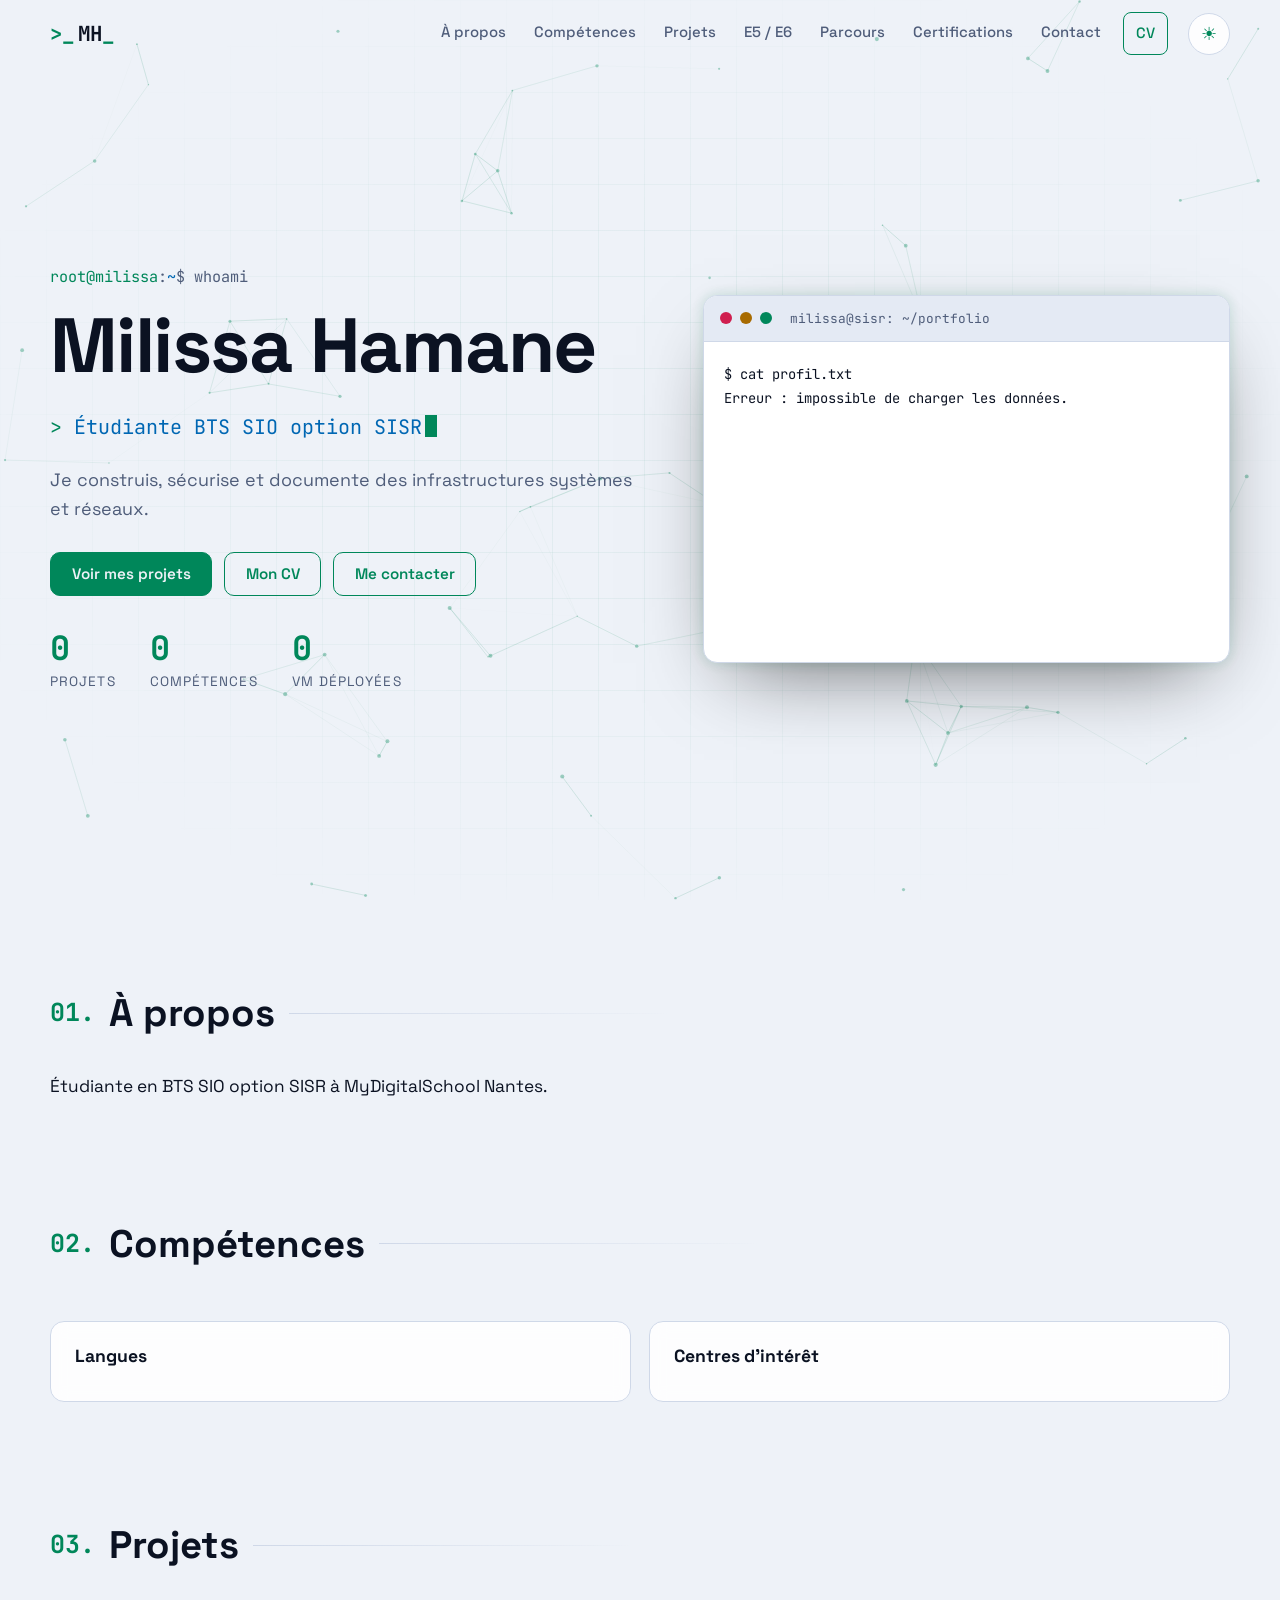
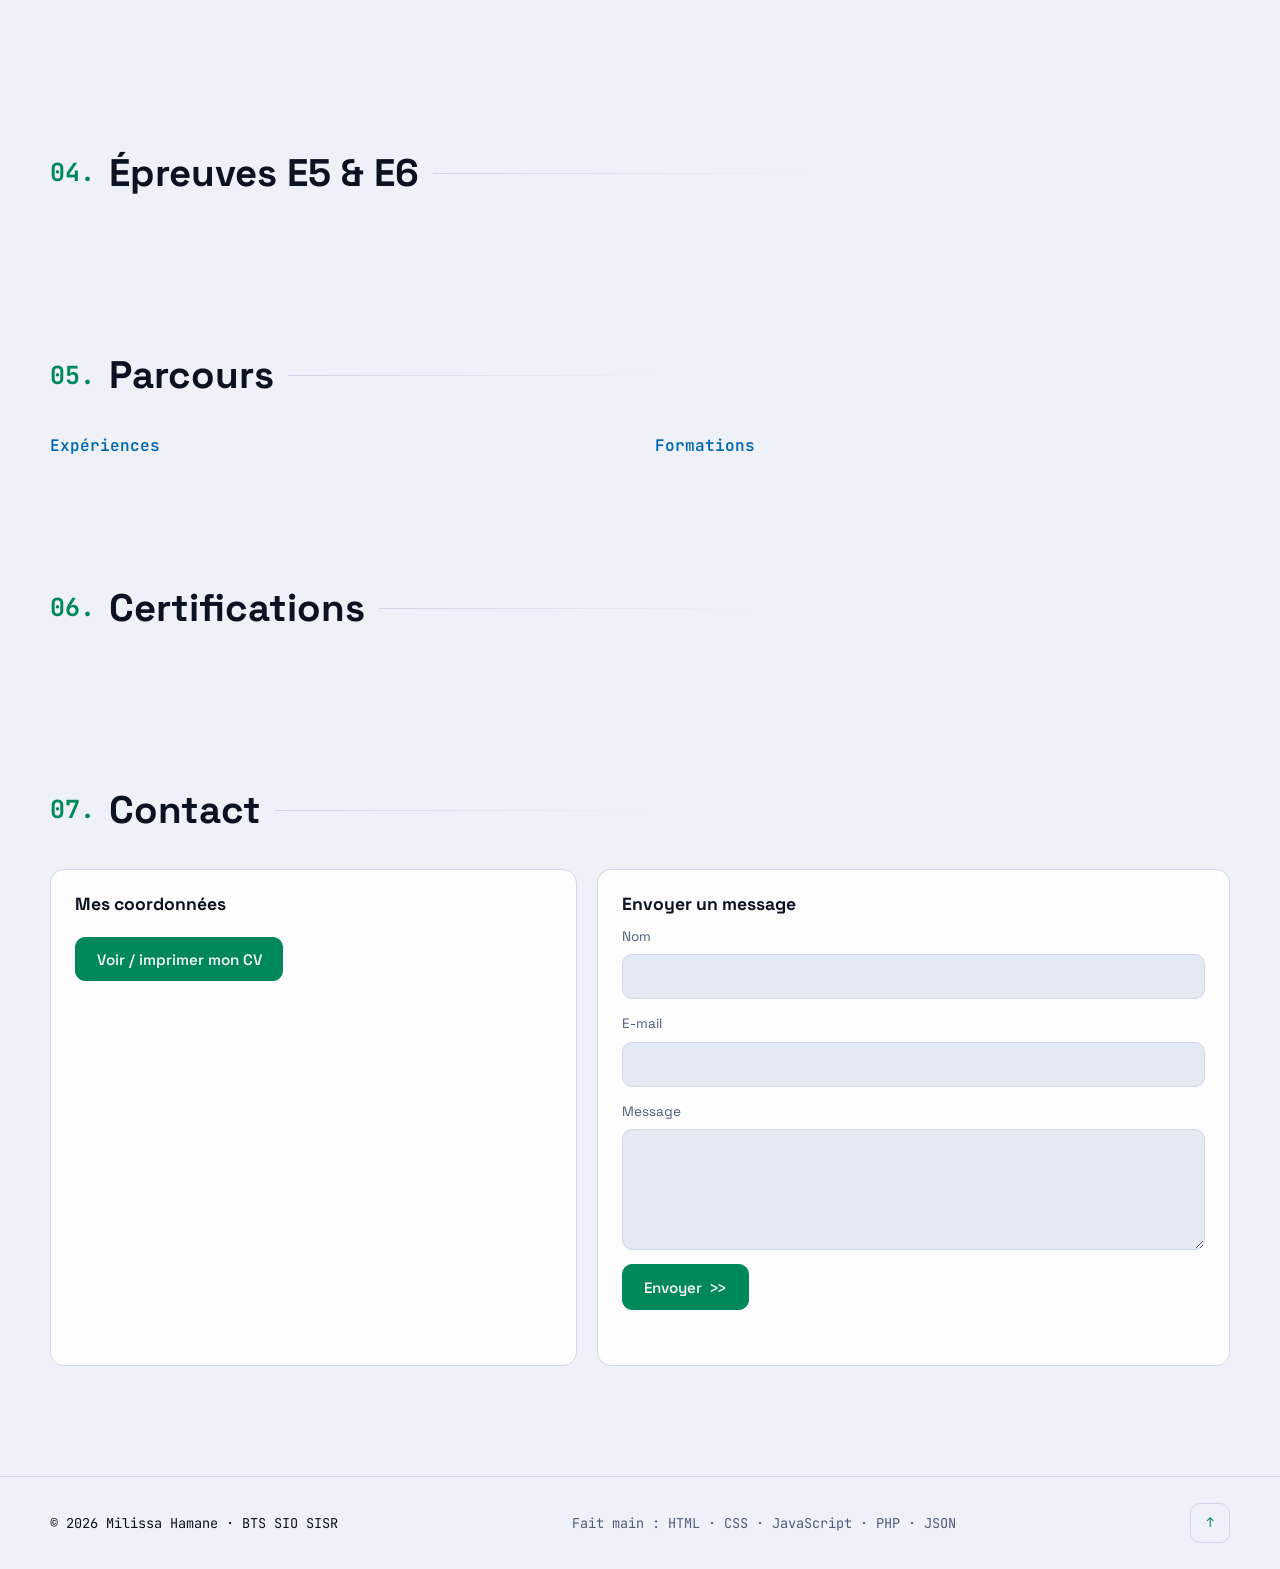
==== commit 30fb3ee9: "Adresse remplacee par Nantes dans les donnees SEO Co-Authored-By: Claude Opus 5.5 <noreply@anthropic" ====
--- a/index.html
+++ b/index.html
@@ -37,7 +37,7 @@
     "name": "Milissa Hamane",
     "jobTitle": "Étudiante BTS SIO option SISR",
     "url": "https://milissa.hamane.mds-nantes.fr/",
-    "address": { "@type": "PostalAddress", "addressLocality": "Malville", "postalCode": "44260", "addressCountry": "FR" },
+    "address": { "@type": "PostalAddress", "addressLocality": "Nantes","addressCountry": "FR" },
     "alumniOf": "MyDigitalSchool Nantes",
     "knowsAbout": ["Administration systèmes", "Réseaux", "Cybersécurité", "GLPI", "Linux", "Windows"]
   }
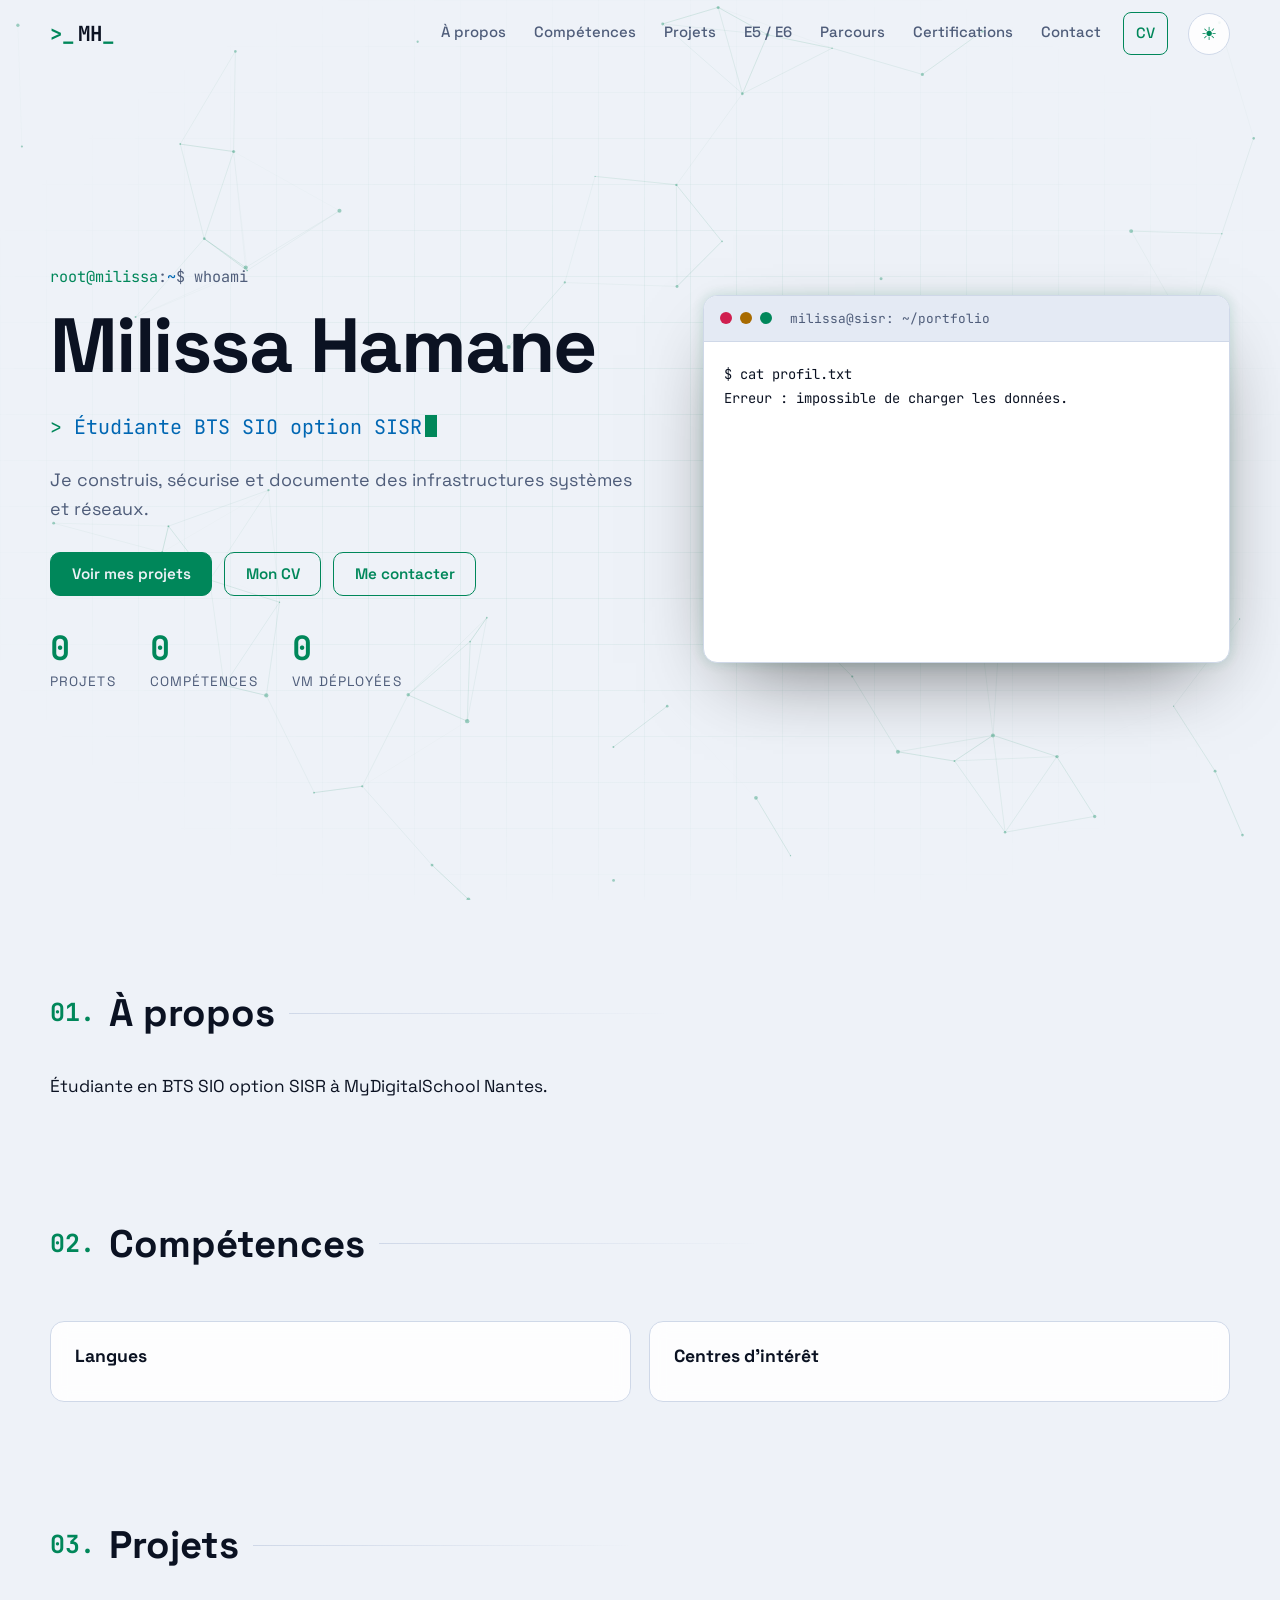
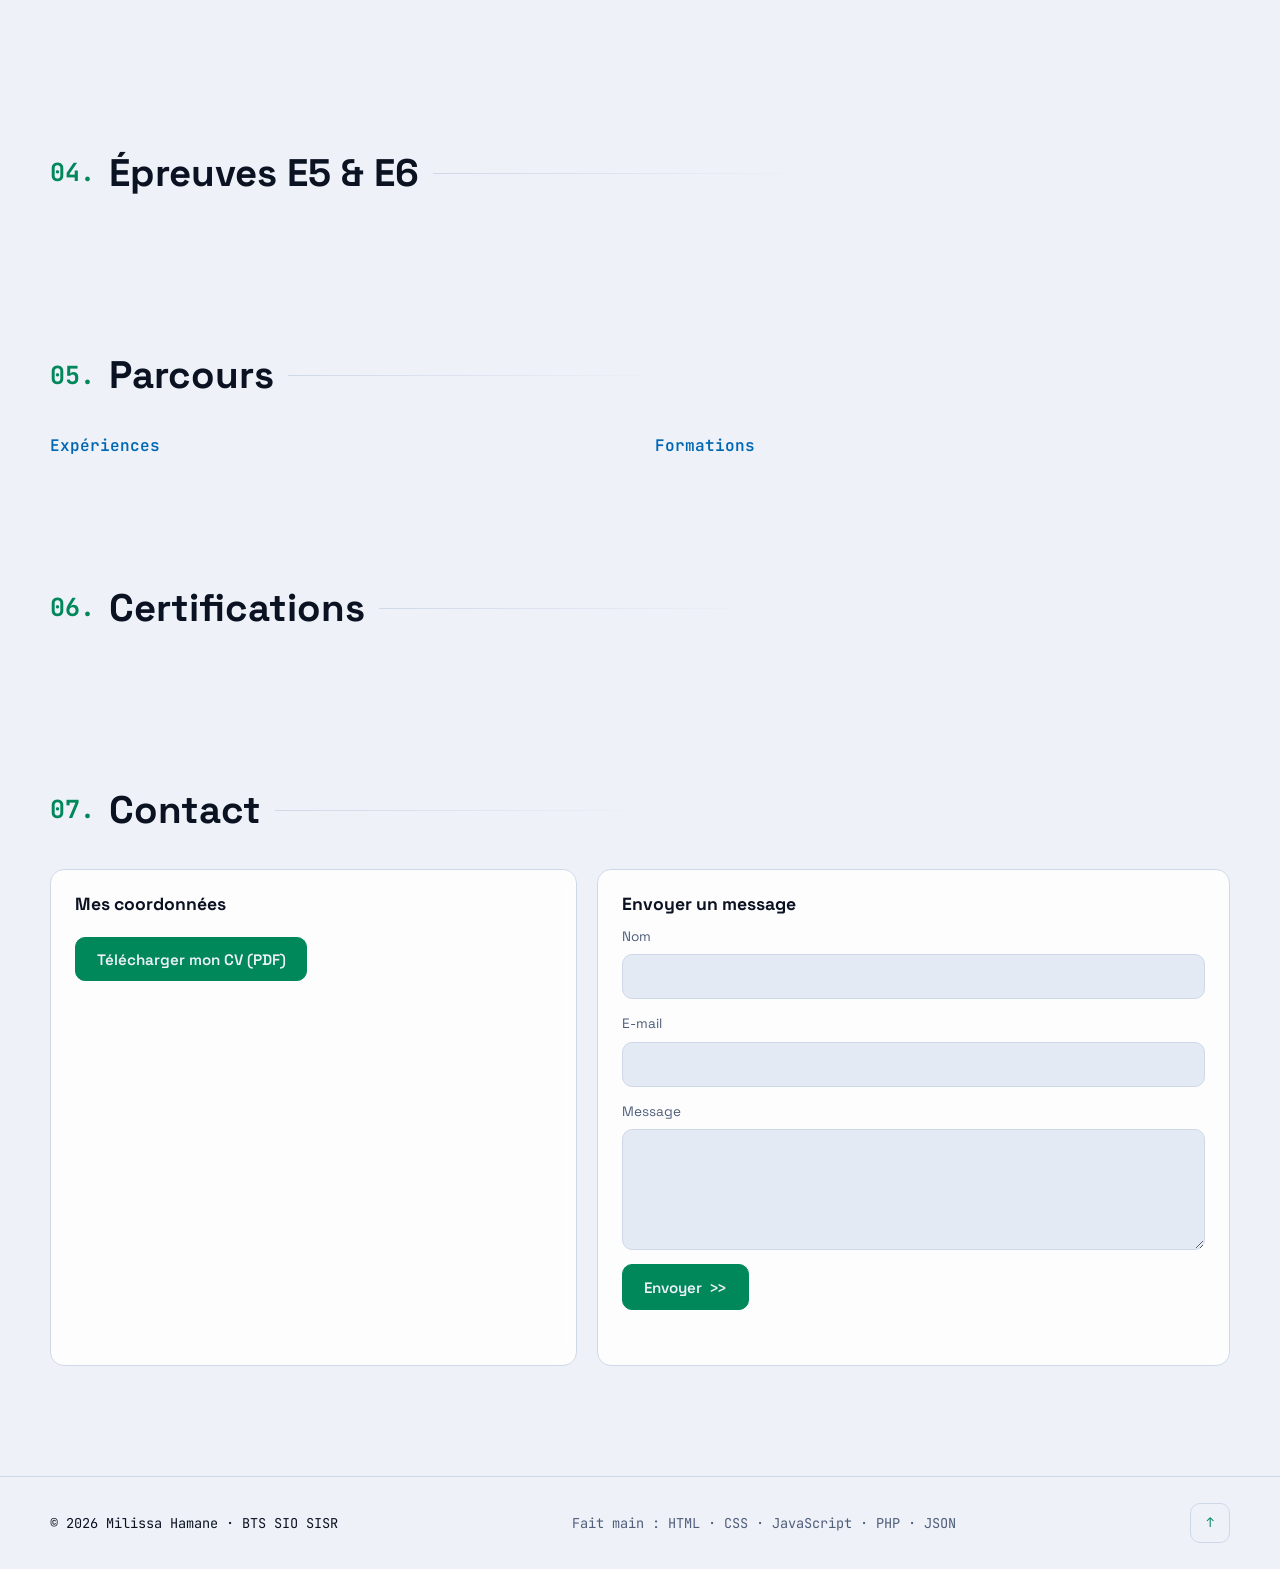
==== commit 8cadd7d9: "Nouveau CV en PDF et competences sans pourcentages - Les boutons CV ouvrent le nouveau CV PDF (docs/" ====
--- a/index.html
+++ b/index.html
@@ -37,7 +37,7 @@
     "name": "Milissa Hamane",
     "jobTitle": "Étudiante BTS SIO option SISR",
     "url": "https://milissa.hamane.mds-nantes.fr/",
-    "address": { "@type": "PostalAddress", "addressLocality": "Nantes","addressCountry": "FR" },
+    "address": { "@type": "PostalAddress", "addressLocality": "Nantes", "addressRegion": "Pays de la Loire", "addressCountry": "FR" },
     "alumniOf": "MyDigitalSchool Nantes",
     "knowsAbout": ["Administration systèmes", "Réseaux", "Cybersécurité", "GLPI", "Linux", "Windows"]
   }
@@ -64,7 +64,7 @@
         <li><a href="#parcours">Parcours</a></li>
         <li><a href="#certifications">Certifications</a></li>
         <li><a href="#contact">Contact</a></li>
-        <li><a class="menu-cv" href="cv.html">CV</a></li>
+        <li><a class="menu-cv" href="docs/cv-milissa-hamane.pdf" target="_blank" rel="noopener">CV</a></li>
       </ul>
       <button class="theme-toggle" type="button" data-theme-toggle aria-label="Changer de thème (sombre / clair)">
         <span class="icon-moon" aria-hidden="true">☾</span><span class="icon-sun" aria-hidden="true">☀</span>
@@ -82,7 +82,7 @@
         <p class="hero-pitch" data-bind="profil.accroche">Je construis, sécurise et documente des infrastructures systèmes et réseaux.</p>
         <div class="hero-cta">
           <a class="btn btn-primary" href="#projets">Voir mes projets</a>
-          <a class="btn btn-ghost" href="cv.html">Mon CV</a>
+          <a class="btn btn-ghost" href="docs/cv-milissa-hamane.pdf" target="_blank" rel="noopener">Mon CV</a>
           <a class="btn btn-ghost" href="#contact">Me contacter</a>
         </div>
         <ul class="stats" aria-label="Chiffres clés">
@@ -152,7 +152,7 @@
         <div class="panel reveal">
           <h3>Mes coordonnées</h3>
           <ul class="coords" id="coords"></ul>
-          <a class="btn btn-primary" href="cv.html">Voir / imprimer mon CV</a>
+          <a class="btn btn-primary" href="docs/cv-milissa-hamane.pdf" download="CV_Milissa_Hamane_BTS_SIO_SISR.pdf">Télécharger mon CV (PDF)</a>
         </div>
         <form class="panel contact-form reveal" id="contact-form" novalidate>
           <h3>Envoyer un message</h3>
@@ -182,6 +182,6 @@
     <div id="modal-content"></div>
   </dialog>
 
-  <noscript><p class="noscript">Active JavaScript pour afficher tout le contenu du portfolio.</p></noscript>
+  <noscript><p class="noscript">Activez JavaScript pour afficher tout le contenu du portfolio.</p></noscript>
 </body>
 </html>
--- a/assets/css/style.css
+++ b/assets/css/style.css
@@ -215,8 +215,11 @@
 
 .skills-grid { display: grid; grid-template-columns: repeat(auto-fit, minmax(260px, 1fr)); gap: 18px; }
 .skill-cat h3 { font-family: var(--mono); font-size: .95rem; color: var(--accent2); margin-bottom: 16px; }
-.skill { margin-bottom: 14px; }
-.skill-head { display: flex; justify-content: space-between; font-size: .92rem; margin-bottom: 6px; }
+.skill { padding: 10px 0; border-bottom: 1px dashed var(--border); }
+.skill:last-child { border-bottom: 0; }
+.skill-head { align-items: center; gap: 12px; }
+.skill-word { flex-shrink: 0; white-space: nowrap; }
+.skill-head { display: flex; justify-content: space-between; font-size: .92rem; margin-bottom: 0; }
 .skill-head span:last-child { font-family: var(--mono); color: var(--muted); font-size: .8rem; }
 .bar { height: 6px; background: var(--bg-soft); border-radius: 6px; overflow: hidden; border: 1px solid var(--border); }
 .bar i { display: block; height: 100%; width: 0; border-radius: inherit; background: linear-gradient(90deg, var(--accent), var(--accent2)); box-shadow: var(--glow); transition: width 1.3s cubic-bezier(.2, .8, .2, 1); }
